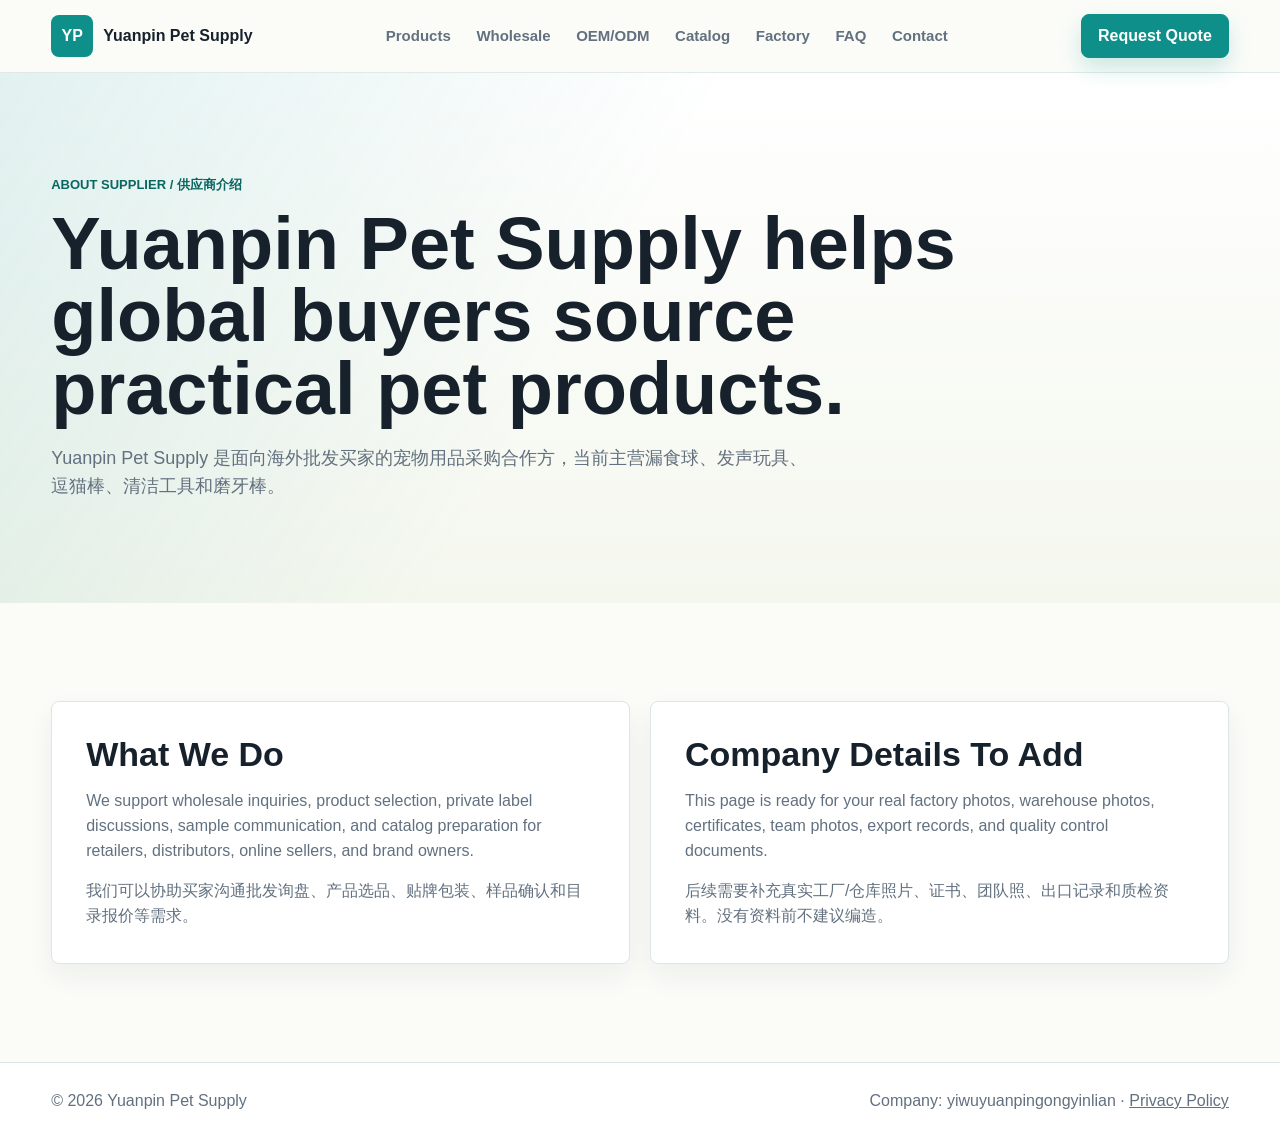
==== about.html @ 65d98b5f "Add files via upload" ====
<!doctype html>
<html lang="en">
  <head>
    <meta charset="utf-8" />
    <meta name="viewport" content="width=device-width, initial-scale=1" />
    <title>About Yuanpin Pet Supply | Wholesale Pet Supplies Supplier</title>
    <meta name="description" content="About Yuanpin Pet Supply, a Yiwu-based pet supplies sourcing partner for wholesale buyers." />
    <link rel="stylesheet" href="./styles.css" />
  </head>
  <body>
    <header class="site-header">
      <a class="brand" href="./index.html"><span class="brand-mark">YP</span><span class="brand-text">Yuanpin Pet Supply</span></a>
      <nav class="main-nav" aria-label="Main navigation">
        <a href="./products.html">Products</a>
        <a href="./index.html#wholesale">Wholesale</a>
        <a href="./index.html#oem">OEM/ODM</a>
        <a href="./index.html#catalog">Catalog</a>
        <a href="./about.html">Factory</a>
        <a href="./faq.html">FAQ</a>
        <a href="./contact.html">Contact</a>
      </nav>
      <div class="header-actions"><a class="quote-pill" href="./contact.html">Request Quote</a></div>
    </header>
    <main>
      <section class="page-hero">
        <p class="eyebrow">About Supplier / 供应商介绍</p>
        <h1>Yuanpin Pet Supply helps global buyers source practical pet products.</h1>
        <p>Yuanpin Pet Supply 是面向海外批发买家的宠物用品采购合作方，当前主营漏食球、发声玩具、逗猫棒、清洁工具和磨牙棒。</p>
      </section>
      <section class="section two-column-page">
        <article class="content-card">
          <h2>What We Do</h2>
          <p>We support wholesale inquiries, product selection, private label discussions, sample communication, and catalog preparation for retailers, distributors, online sellers, and brand owners.</p>
          <p>我们可以协助买家沟通批发询盘、产品选品、贴牌包装、样品确认和目录报价等需求。</p>
        </article>
        <article class="content-card">
          <h2>Company Details To Add</h2>
          <p>This page is ready for your real factory photos, warehouse photos, certificates, team photos, export records, and quality control documents.</p>
          <p>后续需要补充真实工厂/仓库照片、证书、团队照、出口记录和质检资料。没有资料前不建议编造。</p>
        </article>
      </section>
    </main>
    <footer class="site-footer"><p>© <span data-year></span> Yuanpin Pet Supply</p><p>Company: yiwuyuanpingongyinlian · <a href="./privacy.html">Privacy Policy</a></p></footer>
    <script src="./script.js"></script>
  </body>
</html>
---- styles.css ----
:root {
  --ink: #17212b;
  --muted: #62707f;
  --soft: #eef4f3;
  --line: #dce6e8;
  --paper: #fbfcf8;
  --white: #ffffff;
  --teal: #0f8f8a;
  --teal-dark: #096661;
  --coral: #ef704f;
  --sun: #f4bf45;
  --leaf: #7aa657;
  --shadow: 0 18px 50px rgba(23, 33, 43, 0.13);
}

* {
  box-sizing: border-box;
}

html {
  scroll-behavior: smooth;
}

body {
  margin: 0;
  color: var(--ink);
  background: var(--paper);
  font-family: Arial, "Microsoft YaHei", "PingFang SC", sans-serif;
  line-height: 1.55;
}

a {
  color: inherit;
}

img {
  display: block;
  max-width: 100%;
}

button,
input,
select,
textarea {
  font: inherit;
}

.site-header {
  position: sticky;
  top: 0;
  z-index: 50;
  display: flex;
  align-items: center;
  justify-content: space-between;
  gap: 22px;
  padding: 14px clamp(18px, 4vw, 56px);
  background: rgba(251, 252, 248, 0.93);
  border-bottom: 1px solid rgba(220, 230, 232, 0.82);
  backdrop-filter: blur(18px);
}

.brand {
  display: inline-flex;
  align-items: center;
  gap: 10px;
  min-width: 0;
  text-decoration: none;
}

.brand-mark {
  display: grid;
  place-items: center;
  width: 42px;
  height: 42px;
  color: var(--white);
  background: var(--teal);
  border-radius: 8px;
  font-weight: 900;
}

.brand-text {
  max-width: 240px;
  overflow-wrap: anywhere;
  font-weight: 900;
}

.main-nav {
  display: flex;
  align-items: center;
  gap: clamp(14px, 2vw, 26px);
  color: var(--muted);
  font-size: 15px;
  font-weight: 700;
}

.main-nav a,
.quote-pill,
.text-button {
  text-decoration: none;
}

.main-nav a:hover {
  color: var(--teal-dark);
}

.header-actions {
  display: flex;
  align-items: center;
  gap: 10px;
  white-space: nowrap;
}

.icon-button,
.quote-pill,
.primary-button,
.secondary-button,
.add-button {
  min-height: 44px;
  border-radius: 8px;
  font-weight: 900;
  cursor: pointer;
}

.icon-button {
  padding: 0 13px;
  color: var(--ink);
  background: var(--white);
  border: 1px solid var(--line);
}

.quote-pill,
.primary-button {
  display: inline-flex;
  align-items: center;
  justify-content: center;
  color: var(--white);
  background: var(--teal);
  border: 1px solid var(--teal);
  box-shadow: 0 10px 22px rgba(15, 143, 138, 0.2);
}

.quote-pill {
  padding: 0 16px;
}

.primary-button,
.secondary-button {
  padding: 0 22px;
  text-decoration: none;
}

.secondary-button {
  display: inline-flex;
  align-items: center;
  justify-content: center;
  color: var(--teal-dark);
  background: var(--white);
  border: 1px solid var(--line);
}

.text-button {
  display: inline-flex;
  align-items: center;
  min-height: 44px;
  color: var(--teal-dark);
  font-weight: 900;
}

.hero-section {
  display: grid;
  grid-template-columns: minmax(0, 1fr) minmax(360px, 0.9fr);
  gap: clamp(28px, 5vw, 70px);
  align-items: center;
  min-height: calc(100vh - 72px);
  padding: clamp(48px, 7vw, 94px) clamp(18px, 4vw, 56px) 54px;
  background:
    linear-gradient(120deg, rgba(15, 143, 138, 0.13), transparent 44%),
    linear-gradient(180deg, #ffffff 0%, #f4f7ee 100%);
}

.hero-copy {
  max-width: 820px;
}

.eyebrow {
  margin: 0 0 12px;
  color: var(--teal-dark);
  font-size: 13px;
  font-weight: 900;
  letter-spacing: 0;
  text-transform: uppercase;
}

h1,
h2,
h3,
p,
span,
a,
button {
  overflow-wrap: anywhere;
}

h1 {
  margin: 0;
  max-width: 900px;
  font-size: clamp(42px, 6vw, 74px);
  line-height: 0.98;
  letter-spacing: 0;
}

h2 {
  margin: 0;
  max-width: 820px;
  font-size: clamp(28px, 4vw, 46px);
  line-height: 1.08;
  letter-spacing: 0;
}

h3 {
  margin: 0 0 10px;
  font-size: 20px;
  line-height: 1.22;
  letter-spacing: 0;
}

.hero-lede {
  max-width: 690px;
  margin: 22px 0 0;
  color: var(--muted);
  font-size: clamp(17px, 2vw, 21px);
}

.hero-actions {
  display: flex;
  flex-wrap: wrap;
  gap: 14px;
  margin-top: 32px;
}

.trust-row {
  display: flex;
  flex-wrap: wrap;
  gap: 12px;
  margin-top: 28px;
}

.trust-row span {
  padding: 10px 13px;
  border: 1px solid rgba(15, 143, 138, 0.2);
  border-radius: 8px;
  color: var(--teal-dark);
  background: rgba(255, 255, 255, 0.78);
  font-weight: 800;
}

.hero-panel {
  position: relative;
}

.hero-panel img {
  width: 100%;
  aspect-ratio: 4 / 3;
  object-fit: cover;
  border-radius: 8px;
  box-shadow: var(--shadow);
}

.hero-note {
  position: absolute;
  left: 22px;
  right: 22px;
  bottom: 22px;
  display: grid;
  gap: 3px;
  padding: 15px 16px;
  border: 1px solid rgba(255, 255, 255, 0.65);
  border-radius: 8px;
  background: rgba(255, 255, 255, 0.9);
  box-shadow: 0 12px 32px rgba(23, 33, 43, 0.14);
}

.hero-note span {
  color: var(--muted);
}

.metric-strip {
  display: grid;
  grid-template-columns: repeat(4, minmax(0, 1fr));
  gap: 1px;
  padding: 0 clamp(18px, 4vw, 56px);
  background: var(--line);
}

.metric-strip div {
  display: grid;
  gap: 5px;
  min-height: 110px;
  align-content: center;
  padding: 22px;
  background: var(--white);
}

.metric-strip strong {
  font-size: 23px;
}

.metric-strip span {
  color: var(--muted);
  font-weight: 700;
}

.section {
  padding: clamp(58px, 8vw, 98px) clamp(18px, 4vw, 56px);
}

.section-heading {
  display: grid;
  gap: 4px;
  margin-bottom: 30px;
}

.section-heading.center {
  justify-items: center;
  text-align: center;
}

.filter-bar {
  display: flex;
  flex-wrap: wrap;
  justify-content: center;
  gap: 10px;
  margin-bottom: 28px;
}

.filter-button {
  min-height: 40px;
  padding: 0 16px;
  color: var(--muted);
  background: var(--white);
  border: 1px solid var(--line);
  border-radius: 8px;
  cursor: pointer;
  font-weight: 900;
}

.filter-button.active {
  color: var(--white);
  background: var(--ink);
  border-color: var(--ink);
}

.product-grid {
  display: grid;
  grid-template-columns: repeat(5, minmax(180px, 1fr));
  gap: 18px;
}

.product-card {
  display: flex;
  flex-direction: column;
  overflow: hidden;
  min-height: 430px;
  background: var(--white);
  border: 1px solid var(--line);
  border-radius: 8px;
  box-shadow: 0 12px 28px rgba(23, 33, 43, 0.06);
}

.product-card.hidden {
  display: none;
}

.product-visual {
  min-height: 150px;
  border-bottom: 1px solid var(--line);
}

.ball-visual {
  background:
    radial-gradient(circle at 46% 53%, #f4bf45 0 17%, transparent 18%),
    radial-gradient(circle at 58% 43%, #0f8f8a 0 4%, transparent 5%),
    radial-gradient(circle at 40% 49%, #ffffff 0 5%, transparent 6%),
    linear-gradient(135deg, #fff4cc, #d8eeee);
}

.squeak-visual {
  background:
    radial-gradient(circle at 50% 54%, #ef704f 0 21%, transparent 22%),
    radial-gradient(circle at 39% 43%, #ffffff 0 4%, transparent 5%),
    radial-gradient(circle at 62% 43%, #ffffff 0 4%, transparent 5%),
    linear-gradient(135deg, #ffe4dc, #eef4ff);
}

.wand-visual {
  background:
    linear-gradient(120deg, transparent 0 45%, #17212b 46% 49%, transparent 50%),
    radial-gradient(circle at 68% 30%, #f4bf45 0 9%, transparent 10%),
    radial-gradient(circle at 72% 41%, #0f8f8a 0 5%, transparent 6%),
    linear-gradient(135deg, #ecf7f5, #fff2c7);
}

.clean-visual {
  background:
    linear-gradient(90deg, transparent 0 38%, #7aa657 39% 45%, transparent 46%),
    radial-gradient(ellipse at 54% 54%, #d9f2ef 0 18%, transparent 19%),
    radial-gradient(circle at 63% 39%, #ffffff 0 5%, transparent 6%),
    linear-gradient(135deg, #f4fbfa, #eff6e8);
}

.chew-visual {
  background:
    linear-gradient(28deg, transparent 0 30%, #d8a35c 31% 39%, transparent 40%),
    linear-gradient(-24deg, transparent 0 50%, #f4bf45 51% 59%, transparent 60%),
    radial-gradient(circle at 65% 42%, #ef704f 0 7%, transparent 8%),
    linear-gradient(135deg, #fff4da, #f4eee4);
}

.product-body {
  display: flex;
  flex: 1;
  flex-direction: column;
  padding: 18px;
}

.card-kicker {
  margin: 0 0 8px;
  color: var(--coral);
  font-size: 12px;
  font-weight: 900;
  text-transform: uppercase;
}

.product-body p:not(.card-kicker) {
  margin: 0;
  color: var(--muted);
}

.tag-row {
  display: flex;
  flex-wrap: wrap;
  gap: 7px;
  margin: 18px 0;
}

.tag-row span {
  padding: 5px 8px;
  color: var(--teal-dark);
  background: var(--soft);
  border-radius: 8px;
  font-size: 12px;
  font-weight: 900;
}

.add-button {
  width: 100%;
  margin-top: auto;
  color: var(--teal-dark);
  background: var(--white);
  border: 1px solid var(--teal);
}

.add-button.added {
  color: var(--white);
  background: var(--teal);
}

.why-section {
  background: var(--white);
}

.why-grid,
.timeline,
.capability-grid,
.faq-list {
  display: grid;
  gap: 18px;
}

.why-grid {
  grid-template-columns: repeat(3, minmax(0, 1fr));
}

.why-grid article,
.timeline article,
.factory-card,
.faq-list details {
  border: 1px solid var(--line);
  border-radius: 8px;
  background: var(--white);
}

.why-grid article {
  padding: 24px;
}

.number-badge {
  display: inline-grid;
  place-items: center;
  width: 44px;
  height: 34px;
  margin-bottom: 18px;
  color: var(--white);
  background: var(--coral);
  border-radius: 8px;
  font-weight: 900;
}

.why-grid p,
.timeline p,
.oem-copy p,
.factory-card p,
.check-list,
.faq-list p,
.contact-copy p,
.catalog-copy p {
  margin: 0;
  color: var(--muted);
}

.wholesale-section {
  background: #eef7f5;
}

.timeline {
  grid-template-columns: repeat(4, minmax(0, 1fr));
}

.timeline article {
  min-height: 230px;
  padding: 24px;
}

.timeline span {
  display: grid;
  place-items: center;
  width: 44px;
  height: 44px;
  margin-bottom: 20px;
  color: var(--white);
  background: var(--ink);
  border-radius: 50%;
  font-weight: 900;
}

.oem-section {
  display: grid;
  grid-template-columns: minmax(0, 0.9fr) minmax(320px, 1fr);
  gap: clamp(28px, 6vw, 72px);
  align-items: center;
}

.oem-copy p {
  max-width: 650px;
  margin-top: 18px;
  font-size: 18px;
}

.capability-grid {
  grid-template-columns: repeat(2, minmax(0, 1fr));
}

.capability-grid div {
  min-height: 92px;
  padding: 18px;
  border: 1px solid var(--line);
  border-left: 6px solid var(--sun);
  border-radius: 8px;
  background: var(--white);
  font-weight: 900;
}

.catalog-section {
  display: grid;
  grid-template-columns: minmax(0, 1fr) auto;
  gap: 28px;
  align-items: center;
  background:
    linear-gradient(120deg, rgba(244, 191, 69, 0.28), transparent 48%),
    #fff8df;
}

.catalog-copy p {
  max-width: 760px;
  margin-top: 18px;
  font-size: 18px;
}

.catalog-actions {
  display: flex;
  flex-wrap: wrap;
  gap: 12px;
}

.factory-section {
  background: var(--white);
}

.factory-layout {
  display: grid;
  grid-template-columns: minmax(0, 0.85fr) minmax(320px, 1fr);
  gap: 22px;
}

.factory-card {
  padding: 26px;
  background: #f8fbfa;
}

.check-list {
  display: grid;
  gap: 12px;
  padding: 0;
  list-style: none;
}

.check-list li {
  padding: 16px 18px;
  border: 1px solid var(--line);
  border-radius: 8px;
  background: var(--paper);
  font-weight: 800;
}

.faq-section {
  background: #f4f7ef;
}

.faq-list {
  max-width: 900px;
  margin: 0 auto;
}

.faq-list details {
  padding: 18px 20px;
}

.faq-list summary {
  cursor: pointer;
  font-weight: 900;
}

.faq-list p {
  margin-top: 12px;
}

.contact-section {
  display: grid;
  grid-template-columns: minmax(0, 0.82fr) minmax(340px, 0.95fr);
  gap: clamp(28px, 6vw, 72px);
  align-items: start;
  color: var(--white);
  background: var(--ink);
}

.contact-section .eyebrow,
.contact-copy p {
  color: #b7dcd8;
}

.contact-methods {
  display: grid;
  gap: 12px;
  margin-top: 26px;
}

.contact-methods a {
  color: var(--white);
  font-weight: 900;
}

.inquiry-summary {
  margin-top: 26px;
  padding: 18px;
  color: var(--white);
  background: rgba(255, 255, 255, 0.08);
  border: 1px solid rgba(255, 255, 255, 0.14);
  border-radius: 8px;
}

.inquiry-summary p {
  margin-top: 6px;
}

.inquiry-form {
  display: grid;
  grid-template-columns: repeat(2, minmax(0, 1fr));
  gap: 14px;
  padding: clamp(20px, 4vw, 32px);
  color: var(--ink);
  background: var(--white);
  border-radius: 8px;
  box-shadow: var(--shadow);
}

.inquiry-form label {
  display: grid;
  gap: 7px;
  font-weight: 900;
}

.inquiry-form label:nth-last-child(3),
.inquiry-form label:nth-last-child(2),
.form-button {
  grid-column: 1 / -1;
}

.inquiry-form input,
.inquiry-form select,
.inquiry-form textarea {
  width: 100%;
  min-height: 46px;
  padding: 10px 12px;
  color: var(--ink);
  background: #f9fbfb;
  border: 1px solid var(--line);
  border-radius: 8px;
}

.inquiry-form textarea {
  resize: vertical;
}

.form-button {
  border: 0;
}

.site-footer {
  display: flex;
  justify-content: space-between;
  gap: 18px;
  padding: 26px clamp(18px, 4vw, 56px);
  color: var(--muted);
  background: var(--white);
  border-top: 1px solid var(--line);
}

.site-footer p {
  margin: 0;
}

.floating-tools {
  position: fixed;
  right: 18px;
  bottom: 18px;
  z-index: 60;
  display: grid;
  gap: 10px;
}

.floating-tools a {
  display: grid;
  place-items: center;
  min-width: 54px;
  height: 54px;
  padding: 0 10px;
  color: var(--white);
  background: var(--coral);
  border-radius: 50%;
  box-shadow: 0 14px 28px rgba(0, 0, 0, 0.18);
  text-decoration: none;
  font-weight: 900;
}

.floating-tools a:first-child {
  background: #20b15a;
}

.floating-tools a:nth-child(2) {
  width: auto;
  border-radius: 999px;
  background: var(--teal);
}

.page-hero {
  padding: clamp(58px, 8vw, 104px) clamp(18px, 4vw, 56px);
  background:
    linear-gradient(120deg, rgba(15, 143, 138, 0.12), transparent 46%),
    linear-gradient(180deg, #ffffff 0%, #f4f7ee 100%);
}

.page-hero h1 {
  max-width: 980px;
}

.page-hero p:not(.eyebrow) {
  max-width: 760px;
  margin: 20px 0 0;
  color: var(--muted);
  font-size: 18px;
}

.two-column-page,
.factory-layout {
  align-items: stretch;
}

.two-column-page {
  display: grid;
  grid-template-columns: repeat(2, minmax(0, 1fr));
  gap: 20px;
}

.content-card {
  padding: clamp(22px, 4vw, 34px);
  border: 1px solid var(--line);
  border-radius: 8px;
  background: var(--white);
  box-shadow: 0 12px 28px rgba(23, 33, 43, 0.06);
}

.content-card h2 {
  font-size: clamp(24px, 3vw, 34px);
}

.content-card p {
  margin: 16px 0 0;
  color: var(--muted);
}

.content-card .secondary-button {
  margin-top: 22px;
}

.product-detail-list {
  display: grid;
  grid-template-columns: repeat(2, minmax(0, 1fr));
  gap: 18px;
}

.legal-content {
  max-width: 960px;
  margin: 0 auto;
}

.legal-content h2 {
  margin-top: 28px;
  font-size: 26px;
}

.legal-content p {
  color: var(--muted);
}

.address-placeholder {
  margin-top: 24px;
}

@media (max-width: 1180px) {
  .site-header {
    flex-wrap: wrap;
  }

  .main-nav {
    order: 3;
    width: 100%;
    justify-content: space-between;
  }

  .hero-section,
  .oem-section,
  .catalog-section,
  .two-column-page,
  .product-detail-list,
  .factory-layout,
  .contact-section {
    grid-template-columns: 1fr;
  }

  .product-grid {
    grid-template-columns: repeat(2, minmax(0, 1fr));
  }

  .metric-strip,
  .timeline {
    grid-template-columns: repeat(2, minmax(0, 1fr));
  }
}

@media (max-width: 720px) {
  .brand-text {
    max-width: 190px;
    font-size: 14px;
  }

  .header-actions {
    width: 100%;
    justify-content: space-between;
  }

  .main-nav {
    justify-content: flex-start;
    overflow-x: auto;
    padding-bottom: 4px;
  }

  .hero-section {
    min-height: auto;
  }

  .hero-actions,
  .trust-row,
  .catalog-actions {
    display: grid;
    grid-template-columns: 1fr;
  }

  .metric-strip,
  .product-grid,
  .why-grid,
  .timeline,
  .capability-grid,
  .inquiry-form,
  .site-footer {
    grid-template-columns: 1fr;
  }

  .primary-button,
  .secondary-button,
  .text-button {
    width: 100%;
    justify-content: center;
  }

  .hero-note {
    position: static;
    margin-top: 12px;
  }

  .floating-tools {
    right: 12px;
    bottom: 12px;
  }
}
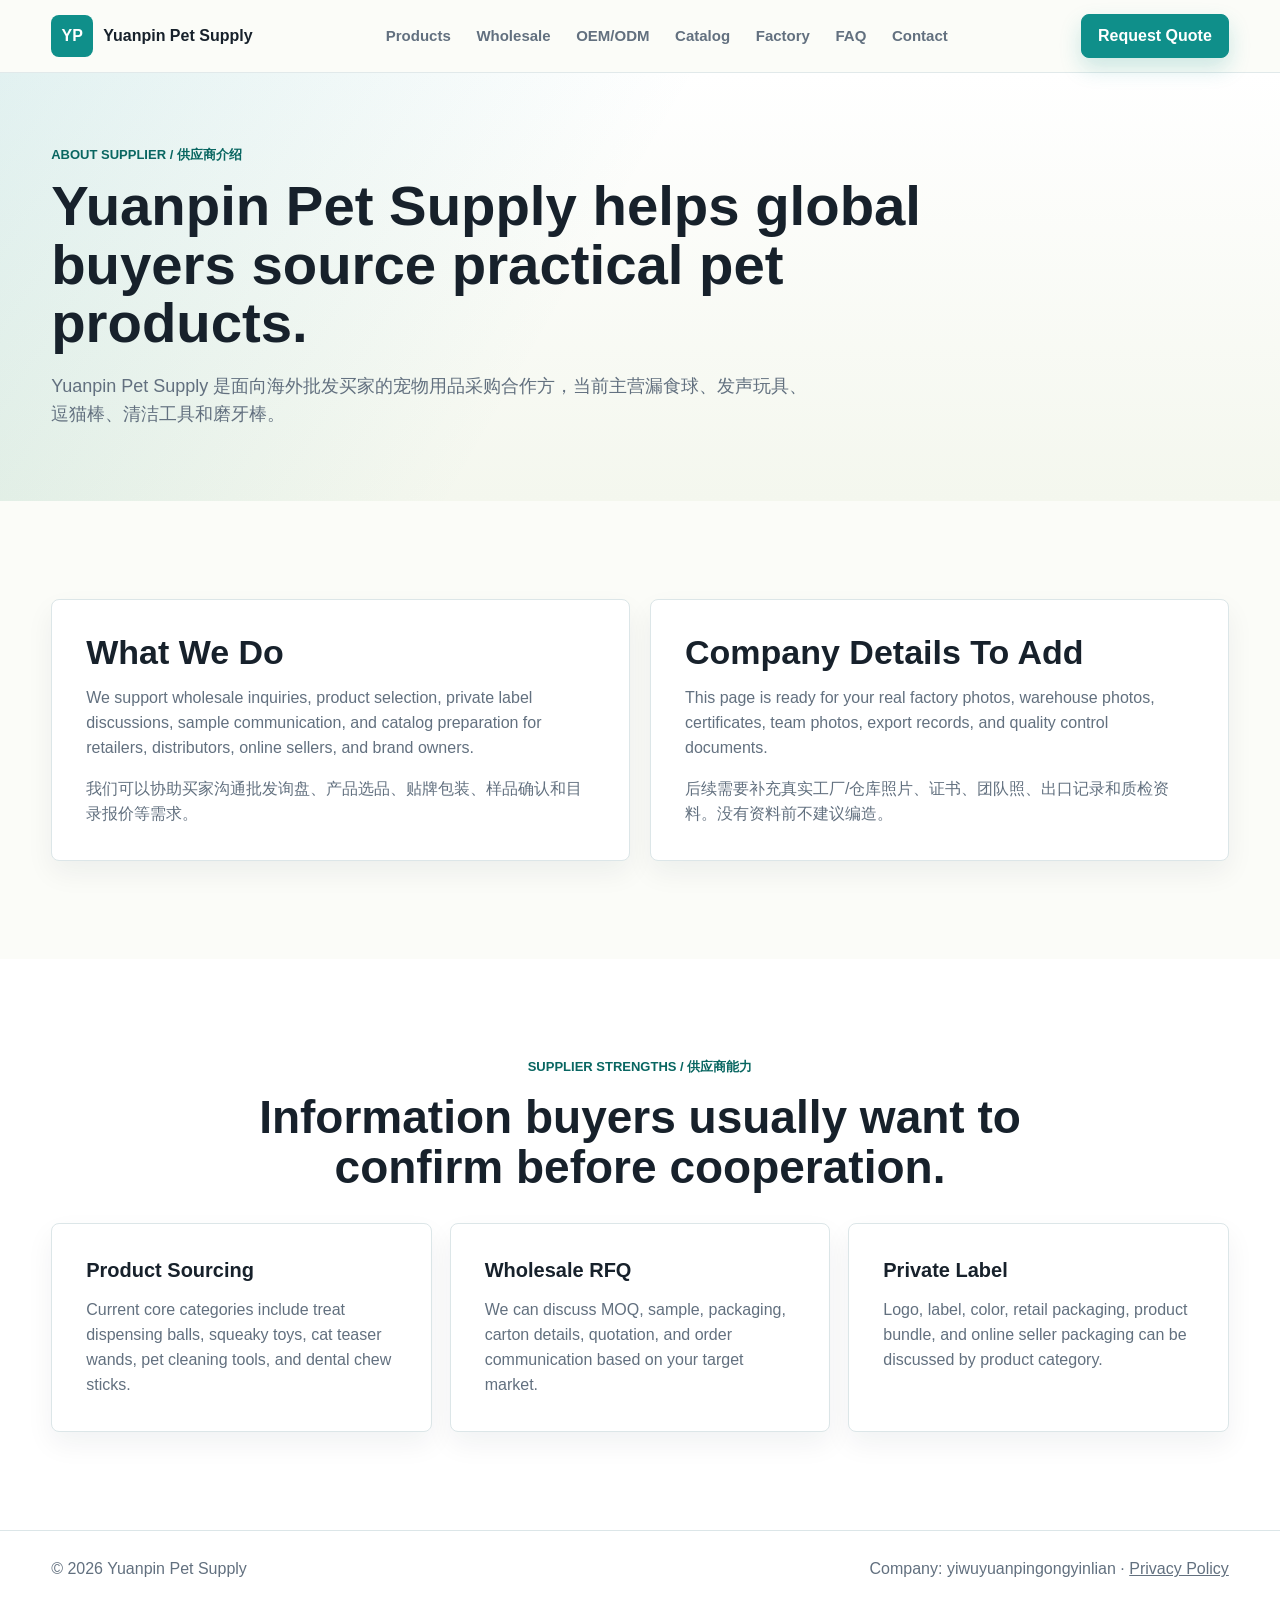
==== commit 18385949: "Add files via upload" ====
--- a/about.html
+++ b/about.html
@@ -39,6 +39,17 @@
           <p>后续需要补充真实工厂/仓库照片、证书、团队照、出口记录和质检资料。没有资料前不建议编造。</p>
         </article>
       </section>
+      <section class="section info-band">
+        <div class="section-heading center">
+          <p class="eyebrow">Supplier Strengths / 供应商能力</p>
+          <h2>Information buyers usually want to confirm before cooperation.</h2>
+        </div>
+        <div class="mini-grid">
+          <article class="content-card"><h3>Product Sourcing</h3><p>Current core categories include treat dispensing balls, squeaky toys, cat teaser wands, pet cleaning tools, and dental chew sticks.</p></article>
+          <article class="content-card"><h3>Wholesale RFQ</h3><p>We can discuss MOQ, sample, packaging, carton details, quotation, and order communication based on your target market.</p></article>
+          <article class="content-card"><h3>Private Label</h3><p>Logo, label, color, retail packaging, product bundle, and online seller packaging can be discussed by product category.</p></article>
+        </div>
+      </section>
     </main>
     <footer class="site-footer"><p>© <span data-year></span> Yuanpin Pet Supply</p><p>Company: yiwuyuanpingongyinlian · <a href="./privacy.html">Privacy Policy</a></p></footer>
     <script src="./script.js"></script>
--- a/styles.css
+++ b/styles.css
@@ -773,7 +773,7 @@
 }
 
 .page-hero {
-  padding: clamp(58px, 8vw, 104px) clamp(18px, 4vw, 56px);
+  padding: clamp(38px, 6vw, 72px) clamp(18px, 4vw, 56px);
   background:
     linear-gradient(120deg, rgba(15, 143, 138, 0.12), transparent 46%),
     linear-gradient(180deg, #ffffff 0%, #f4f7ee 100%);
@@ -781,6 +781,8 @@
 
 .page-hero h1 {
   max-width: 980px;
+  font-size: clamp(34px, 4.4vw, 58px);
+  line-height: 1.04;
 }
 
 .page-hero p:not(.eyebrow) {
@@ -790,6 +792,10 @@
   font-size: 18px;
 }
 
+.section.faq-list {
+  padding-top: clamp(34px, 5vw, 56px);
+}
+
 .two-column-page,
 .factory-layout {
   align-items: stretch;
@@ -826,6 +832,36 @@
   display: grid;
   grid-template-columns: repeat(2, minmax(0, 1fr));
   gap: 18px;
+}
+
+.spec-list {
+  display: grid;
+  gap: 8px;
+  margin: 18px 0 0;
+  padding: 0;
+  list-style: none;
+  color: var(--muted);
+}
+
+.spec-list li {
+  padding: 9px 10px;
+  background: #f7fbfa;
+  border: 1px solid var(--line);
+  border-radius: 8px;
+}
+
+.mini-grid {
+  display: grid;
+  grid-template-columns: repeat(3, minmax(0, 1fr));
+  gap: 18px;
+}
+
+.info-band {
+  background: var(--white);
+}
+
+.content-card strong {
+  color: var(--ink);
 }
 
 .legal-content {
@@ -908,6 +944,7 @@
   .metric-strip,
   .product-grid,
   .why-grid,
+  .mini-grid,
   .timeline,
   .capability-grid,
   .inquiry-form,
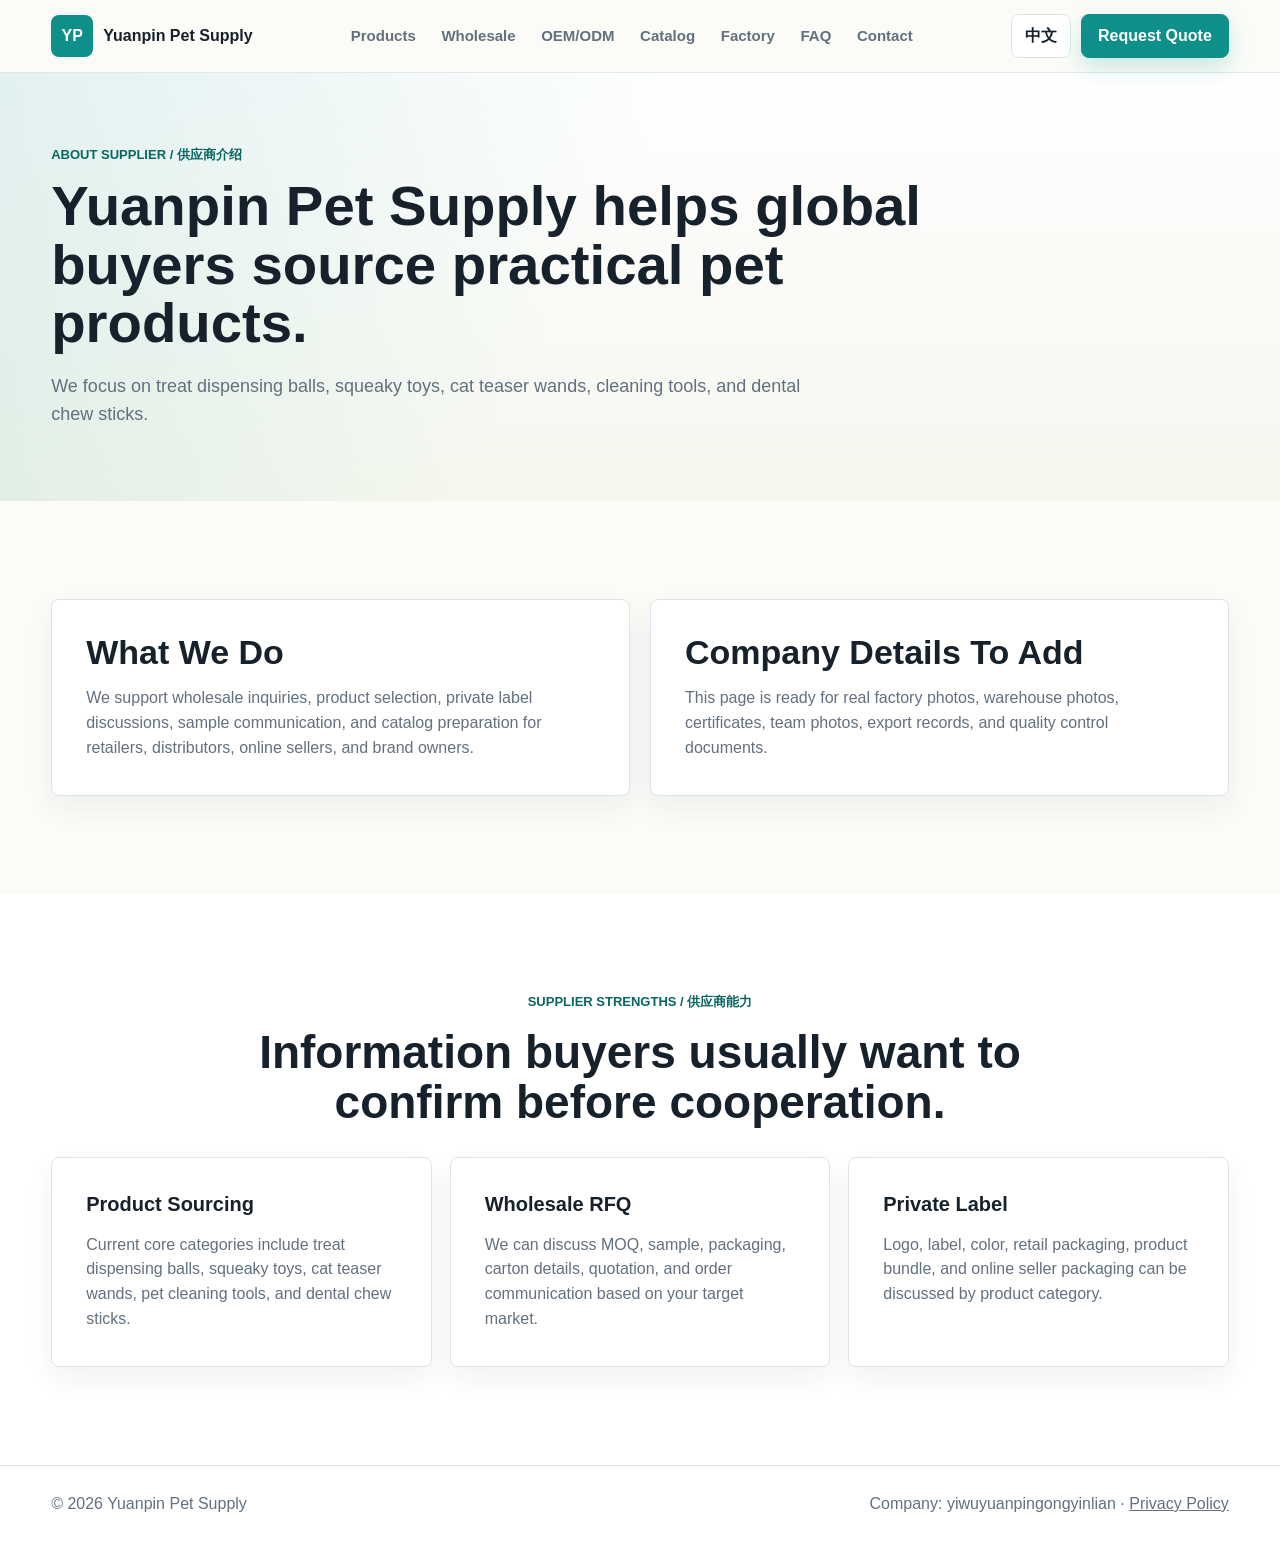
==== commit 51823a57: "Add files via upload" ====
--- a/about.html
+++ b/about.html
@@ -19,30 +19,28 @@
         <a href="./faq.html">FAQ</a>
         <a href="./contact.html">Contact</a>
       </nav>
-      <div class="header-actions"><a class="quote-pill" href="./contact.html">Request Quote</a></div>
+      <div class="header-actions"><button class="icon-button" type="button" data-lang-toggle aria-label="Switch language">中文</button><a class="quote-pill" href="./contact.html">Request Quote</a></div>
     </header>
     <main>
       <section class="page-hero">
         <p class="eyebrow">About Supplier / 供应商介绍</p>
-        <h1>Yuanpin Pet Supply helps global buyers source practical pet products.</h1>
-        <p>Yuanpin Pet Supply 是面向海外批发买家的宠物用品采购合作方，当前主营漏食球、发声玩具、逗猫棒、清洁工具和磨牙棒。</p>
+        <h1><span class="lang-en">Yuanpin Pet Supply helps global buyers source practical pet products.</span><span class="lang-zh">Yuanpin Pet Supply 帮助全球买家采购实用型宠物用品。</span></h1>
+        <p><span class="lang-en">We focus on treat dispensing balls, squeaky toys, cat teaser wands, cleaning tools, and dental chew sticks.</span><span class="lang-zh">我们当前主营漏食球、发声玩具、逗猫棒、清洁工具和磨牙棒。</span></p>
       </section>
       <section class="section two-column-page">
         <article class="content-card">
-          <h2>What We Do</h2>
-          <p>We support wholesale inquiries, product selection, private label discussions, sample communication, and catalog preparation for retailers, distributors, online sellers, and brand owners.</p>
-          <p>我们可以协助买家沟通批发询盘、产品选品、贴牌包装、样品确认和目录报价等需求。</p>
+          <h2><span class="lang-en">What We Do</span><span class="lang-zh">我们能做什么</span></h2>
+          <p><span class="lang-en">We support wholesale inquiries, product selection, private label discussions, sample communication, and catalog preparation for retailers, distributors, online sellers, and brand owners.</span><span class="lang-zh">我们可以协助买家沟通批发询盘、产品选品、贴牌包装、样品确认和目录报价等需求。</span></p>
         </article>
         <article class="content-card">
-          <h2>Company Details To Add</h2>
-          <p>This page is ready for your real factory photos, warehouse photos, certificates, team photos, export records, and quality control documents.</p>
-          <p>后续需要补充真实工厂/仓库照片、证书、团队照、出口记录和质检资料。没有资料前不建议编造。</p>
+          <h2><span class="lang-en">Company Details To Add</span><span class="lang-zh">后续需要补充的公司资料</span></h2>
+          <p><span class="lang-en">This page is ready for real factory photos, warehouse photos, certificates, team photos, export records, and quality control documents.</span><span class="lang-zh">后续需要补充真实工厂/仓库照片、证书、团队照、出口记录和质检资料。没有资料前不建议编造。</span></p>
         </article>
       </section>
       <section class="section info-band">
         <div class="section-heading center">
           <p class="eyebrow">Supplier Strengths / 供应商能力</p>
-          <h2>Information buyers usually want to confirm before cooperation.</h2>
+          <h2><span class="lang-en">Information buyers usually want to confirm before cooperation.</span><span class="lang-zh">买家合作前通常会确认的信息。</span></h2>
         </div>
         <div class="mini-grid">
           <article class="content-card"><h3>Product Sourcing</h3><p>Current core categories include treat dispensing balls, squeaky toys, cat teaser wands, pet cleaning tools, and dental chew sticks.</p></article>
--- a/styles.css
+++ b/styles.css
@@ -29,6 +29,11 @@
   line-height: 1.55;
 }
 
+body[data-lang="en"] .lang-zh,
+body[data-lang="zh"] .lang-en {
+  display: none;
+}
+
 a {
   color: inherit;
 }
@@ -882,6 +887,14 @@
   margin-top: 24px;
 }
 
+.form-status {
+  grid-column: 1 / -1;
+  min-height: 24px;
+  margin: 0;
+  color: var(--teal-dark);
+  font-weight: 800;
+}
+
 @media (max-width: 1180px) {
   .site-header {
     flex-wrap: wrap;
